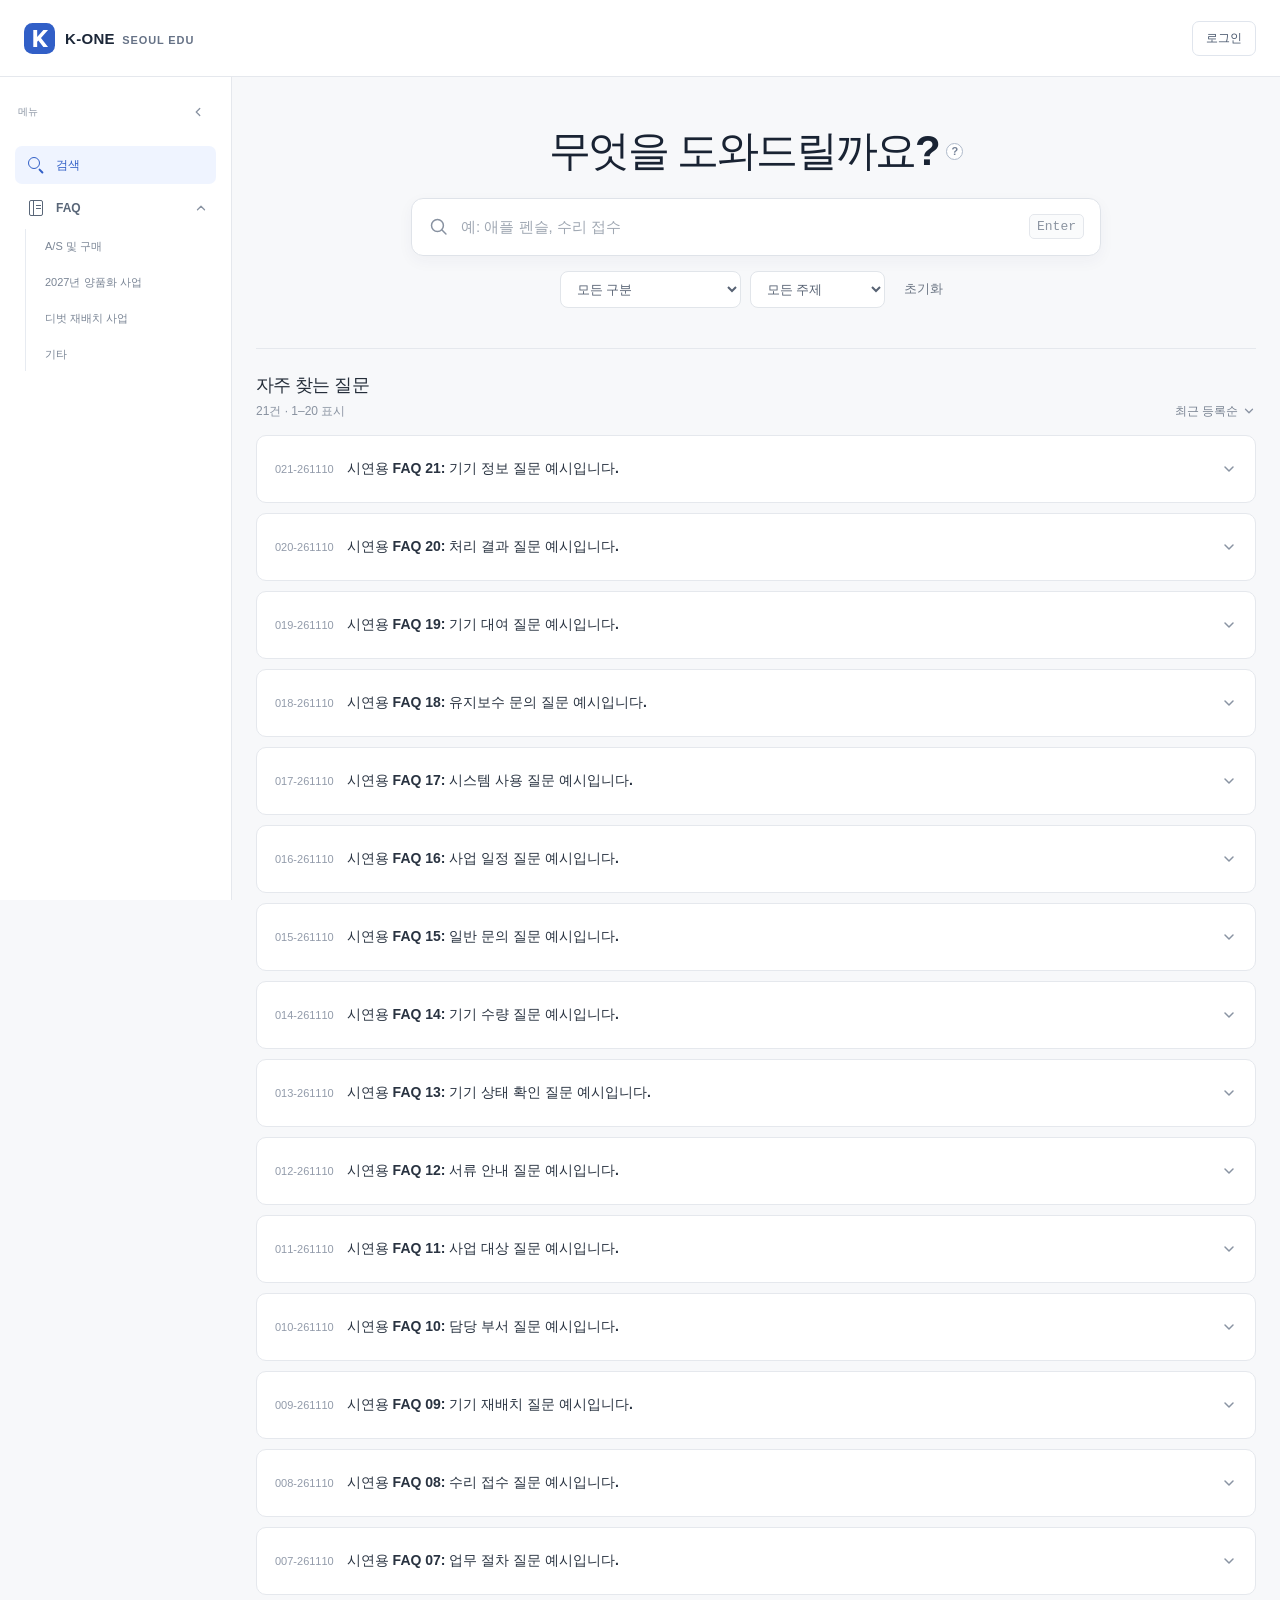
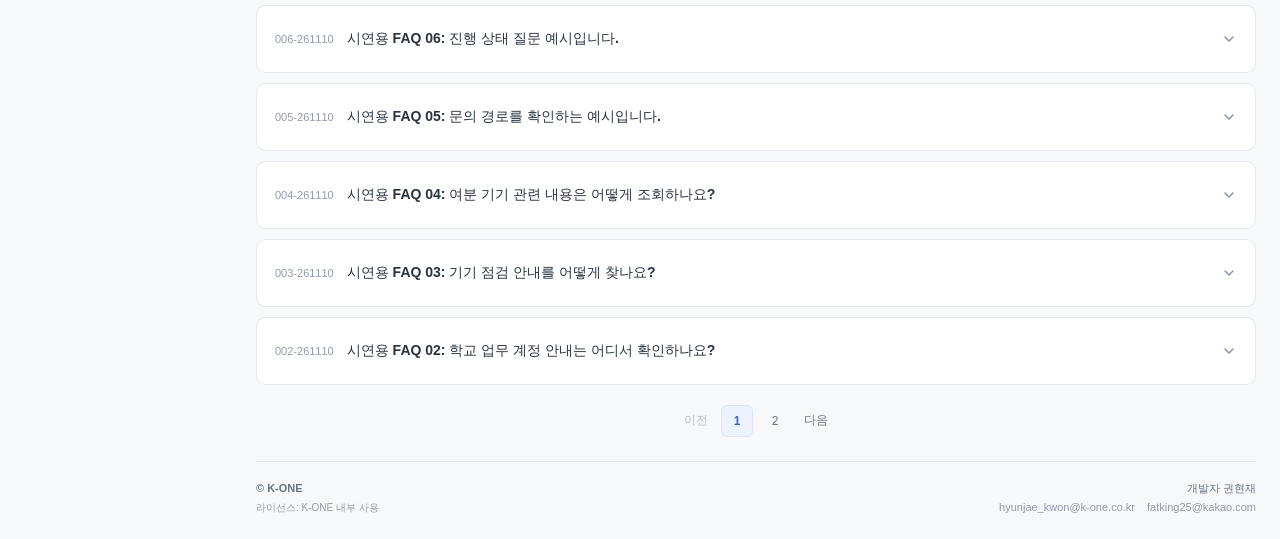
==== frontend/index.html @ 0de1d1c9 "refactor: organize project structure" ====
<!doctype html>
<html lang="ko">
  <head>
    <meta charset="utf-8">
    <meta name="viewport" content="width=device-width, initial-scale=1">
    <meta name="theme-color" content="#f7f8fa">
    <title>FAQ 검색 | K-ONE SeoulEdu</title>
    <link rel="stylesheet" href="assets/css/common.css">
    <link rel="stylesheet" href="assets/css/style.css">
    <script type="module" src="assets/js/components.js?v=3"></script>
    <script type="module" src="assets/js/app.js"></script>
  </head>
  <body data-section="search">
    <div data-include="components/header.html"></div>
    <div class="faq-workspace">
      <div data-include="components/faq-sidebar.html"></div>
      <div class="faq-content">
        <div class="page-shell">
          <main>
        <section class="hero" aria-labelledby="page-title">
          <div class="hero-title-row">
            <h1 id="page-title">무엇을 도와드릴까요?</h1>
            <details class="help-tip">
              <summary aria-label="검색 사용 도움말">?</summary>
              <span class="help-tip-content">검색어를 입력하거나 구분과 주제를 선택해 FAQ를 찾아보세요.</span>
            </details>
          </div>

          <form class="search-form" role="search">
            <label class="sr-only" for="search-input">FAQ 검색어</label>
            <svg class="search-icon" aria-hidden="true" viewBox="0 0 24 24"><circle cx="10.8" cy="10.8" r="6.8"></circle><path d="m16 16 4.5 4.5"></path></svg>
            <input id="search-input" name="q" type="search" placeholder="예: 애플 펜슬, 수리 접수" autocomplete="off">
            <kbd>Enter</kbd>
          </form>

          <div class="filters" aria-label="FAQ 필터">
            <label class="filter-control">
              <span class="sr-only">구분</span>
              <select id="category-filter" aria-label="구분">
                <option value="">모든 구분</option>
                <option>A/S 및 구매</option>
                <option>2027년 양품화 사업</option>
                <option>디벗 재배치 사업</option>
                <option>기타</option>
              </select>
            </label>
            <label class="filter-control">
              <span class="sr-only">주제</span>
              <select id="topic-filter" aria-label="주제" disabled>
                <option value="">모든 주제</option>
              </select>
            </label>
            <button class="reset-button" id="reset-filters" type="button">초기화</button>
          </div>
        </section>

        <section class="results-section" aria-labelledby="results-heading">
          <div class="results-toolbar">
            <div>
              <h2 id="results-heading">자주 찾는 질문</h2>
              <p class="result-count" id="result-count" aria-live="polite">FAQ 데이터를 준비하고 있습니다.</p>
            </div>
            <span class="sort-label">최근 등록순 <img class="chevron-icon" src="assets/img/chevron-down.svg" alt="" aria-hidden="true" width="14" height="14"></span>
          </div>
          <div id="results" class="results-list" aria-live="polite" aria-busy="true"></div>
          <nav id="pagination" class="pagination" aria-label="결과 페이지"></nav>
        </section>
          </main>
        </div>
        <div data-include="components/footer.html"></div>
      </div>
    </div>
  </body>
</html>
---- frontend/assets/css/common.css ----
/* 모든 페이지에서 공유하는 기본 스타일, 헤더·푸터와 도움말 표시를 담당합니다. */
:root {
  font-family: Pretendard, "Noto Sans KR", -apple-system, BlinkMacSystemFont, "Segoe UI", sans-serif;
  color: #202733;
  background: #f7f8fa;
  font-synthesis: none;
  text-rendering: optimizeLegibility;
  --muted: #737d8b;
  --line: #e5e8ed;
  --blue: #3566d6;
}

* { box-sizing: border-box; }
body { min-width: 320px; min-height: 100vh; margin: 0; }
button, input, select { font: inherit; }
button, select { cursor: pointer; }
button, a { -webkit-tap-highlight-color: transparent; }
[hidden] { display: none !important; }

.site-header { border-bottom: 1px solid var(--line); background: #fff; }
.site-header-inner { display: flex; width: min(100% - 48px, 1440px); height: 76px; align-items: center; justify-content: space-between; margin: 0 auto; }
.brand { display: inline-flex; align-items: center; gap: 10px; color: #1c2738; font-size: 15px; font-weight: 800; letter-spacing: .02em; text-decoration: none; }
.brand-mark { display: block; width: 31px; height: 31px; flex: none; }
.brand-light { margin-left: 3px; color: #667286; font-size: 11px; font-weight: 650; letter-spacing: .08em; }
.header-actions { display: flex; align-items: center; gap: 20px; }
.header-label { color: #697486; font-size: 13px; }
.header-login { padding: 8px 13px; border: 1px solid #e0e5ed; border-radius: 7px; color: #47566c; background: #fff; font-size: 12px; font-weight: 650; }
.header-login:hover { border-color: #bdcbea; color: var(--blue); }
.account-menu { position: relative; }
.account-trigger { display: flex; align-items: center; gap: 8px; min-height: 38px; padding: 4px 9px 4px 5px; border: 1px solid #e4e8ee; border-radius: 22px; color: #435064; background: #fff; font-size: 12px; font-weight: 650; }
.account-avatar { display: grid; width: 27px; height: 27px; place-items: center; border-radius: 50%; color: #4264a8; background: #edf2ff; font-size: 11px; font-weight: 750; }
.chevron-icon { display: inline-block; width: 14px; height: 14px; flex: none; vertical-align: middle; }
.account-chevron { margin-left: 1px; }
.account-menu-panel { position: absolute; z-index: 5; top: calc(100% + 8px); right: 0; width: 164px; padding: 5px; border: 1px solid #e7eaf0; border-radius: 9px; background: #fff; box-shadow: 0 10px 28px #2637541c; }
.account-menu-panel a, .account-menu-panel button { display: block; width: 100%; padding: 10px 9px; border: 0; border-radius: 5px; color: #4b5768; background: transparent; font-size: 12px; text-align: left; text-decoration: none; }
.account-menu-panel a:hover, .account-menu-panel button:hover { color: var(--blue); background: #f4f7fd; }
.account-role { display: block; padding: 8px 9px 7px; color: #929baa; font-size: 10px; }
.site-footer { display: flex; width: min(100% - 48px, 1056px); align-items: center; justify-content: space-between; gap: 16px 24px; margin: 0 auto; padding: 18px 0 22px; border-top: 1px solid var(--line); color: #929aa6; font-size: 11px; line-height: 1.6; }
.footer-meta, .footer-contact { display: flex; flex-direction: column; gap: 2px; }
.footer-copyright, .footer-developer { color: #687486; font-weight: 650; }
.footer-license { font-size: 10px; }
.footer-contact { align-items: flex-end; }
.footer-emails { display: flex; flex-wrap: wrap; justify-content: flex-end; gap: 4px 12px; }
.site-footer a { color: inherit; text-decoration: none; }
.site-footer a:hover { color: var(--blue); }
.sr-only { position: absolute; width: 1px; height: 1px; overflow: hidden; clip: rect(0, 0, 0, 0); white-space: nowrap; clip-path: inset(50%); }
.help-tip { position: relative; display: inline-flex; flex: none; vertical-align: middle; }
.help-tip > summary { display: grid; width: 17px; height: 17px; place-items: center; list-style: none; border: 1px solid #aeb9c9; border-radius: 50%; color: #758297; background: #fff; cursor: help; font-size: 11px; font-weight: 700; line-height: 1; }
.help-tip > summary::-webkit-details-marker { display: none; }
.help-tip-content { position: absolute; z-index: 10; right: 0; bottom: calc(100% + 8px); display: none; width: max-content; max-width: min(270px, calc(100vw - 40px)); padding: 10px 12px; border: 1px solid #dce2eb; border-radius: 8px; color: #465366; background: #fff; box-shadow: 0 8px 24px #24365320; font-size: 11px; font-weight: 400; line-height: 1.6; text-align: left; white-space: normal; }
.help-tip:hover > .help-tip-content, .help-tip:focus-within > .help-tip-content { display: block; }
.section-title-with-help { display: inline-flex; align-items: center; gap: 8px; }
.faq-workspace { display: grid; min-height: calc(100vh - 77px); grid-template-columns: 232px minmax(0, 1fr); transition: grid-template-columns .18s ease; }
.faq-workspace.is-sidebar-collapsed { grid-template-columns: 68px minmax(0, 1fr); }
.faq-sidebar { position: sticky; top: 0; min-width: 0; height: calc(100vh - 77px); overflow-y: auto; padding: 18px 15px; border-right: 1px solid var(--line); background: #fff; }
.faq-sidebar-header { display: flex; min-height: 34px; align-items: center; justify-content: space-between; margin: 0 3px 17px; }
.faq-sidebar-heading { color: #8993a2; font-size: 10px; font-weight: 700; letter-spacing: .04em; }
.faq-sidebar-toggle, .faq-category-toggle { display: grid; width: 30px; height: 30px; flex: none; place-items: center; padding: 0; border: 1px solid transparent; border-radius: 6px; color: #778395; background: transparent; }
.faq-sidebar-toggle:hover, .faq-category-toggle:hover { border-color: #e5e9f0; color: var(--blue); background: #f7f9fc; }
.sidebar-collapse-icon, .faq-category-toggle img { transition: transform .18s ease; }
.sidebar-collapse-icon { transform: rotate(90deg); }
.faq-workspace.is-sidebar-collapsed .sidebar-collapse-icon { transform: rotate(-90deg); }
.faq-category-toggle[aria-expanded="true"] img { transform: rotate(180deg); }
.faq-sidebar-nav, .faq-nav-main, .faq-nav-group { min-width: 0; }
.faq-nav-main { display: flex; flex-direction: column; gap: 5px; }
.faq-nav-group { display: flex; flex-direction: column; }
.faq-nav-row { display: grid; min-width: 0; grid-template-columns: minmax(0, 1fr) 30px; align-items: center; gap: 2px; }
.faq-nav-link, .faq-nav-submenu a { display: flex; min-width: 0; min-height: 38px; align-items: center; gap: 11px; padding: 0 12px; border-radius: 7px; color: #596678; font-size: 12px; text-decoration: none; }
.faq-nav-link { font-weight: 650; }
.faq-nav-root-label { display: inline; }
.faq-nav-link:hover, .faq-nav-submenu a:hover { color: var(--blue); background: #f5f7fb; }
.faq-nav-link[aria-current="page"], .faq-nav-submenu a[aria-current="page"] { color: #315fc7; background: #eff4ff; font-weight: 700; }
.faq-nav-icon { position: relative; display: block; width: 18px; height: 18px; flex: none; color: currentColor; }
.faq-search-icon::before { position: absolute; top: 1px; left: 1px; width: 10px; height: 10px; border: 1.6px solid currentColor; border-radius: 50%; content: ""; }
.faq-search-icon::after { position: absolute; top: 12px; left: 12px; width: 6px; height: 1.6px; border-radius: 1px; background: currentColor; content: ""; transform: rotate(45deg); transform-origin: left center; }
.faq-book-icon { width: 14px; height: 16px; margin: 0 2px; border: 1.5px solid currentColor; border-radius: 2px; }
.faq-book-icon::before { position: absolute; top: 0; bottom: 0; left: 3px; border-left: 1px solid currentColor; content: ""; }
.faq-book-icon::after { position: absolute; top: 4px; left: 6px; width: 5px; height: 1px; background: currentColor; box-shadow: 0 3px currentColor; content: ""; }
.faq-nav-submenu { display: flex; flex-direction: column; gap: 2px; margin: 2px 0 5px 10px; padding-left: 9px; border-left: 1px solid #e7ebf1; }
.faq-nav-submenu a { min-height: 34px; padding-left: 10px; color: #7a8595; font-size: 11px; }
.faq-nav-submenu[hidden] { display: none; }
.faq-workspace.is-sidebar-collapsed .faq-sidebar { padding-right: 8px; padding-left: 8px; }
.faq-workspace.is-sidebar-collapsed .faq-sidebar-header { justify-content: center; margin-right: 0; margin-left: 0; }
.faq-workspace.is-sidebar-collapsed .faq-sidebar-heading, .faq-workspace.is-sidebar-collapsed .faq-nav-label, .faq-workspace.is-sidebar-collapsed .faq-nav-root-label { display: none; }
.faq-workspace.is-sidebar-collapsed .faq-nav-link { justify-content: center; padding-right: 0; padding-left: 0; }
.faq-workspace.is-sidebar-collapsed .faq-nav-row { grid-template-columns: minmax(0, 1fr) 26px; gap: 0; }
.faq-workspace.is-sidebar-collapsed .faq-category-toggle { width: 26px; }
.faq-content { display: flex; min-width: 0; flex-direction: column; }
.faq-content > .page-shell, .faq-content > main { flex: 1; }
:focus-visible { outline: 3px solid #3566d677; outline-offset: 2px; }

@media (max-width: 600px) {
  .site-header-inner { width: min(100% - 32px, 1440px); height: 64px; }
  .site-footer { width: min(100% - 32px, 1056px); flex-direction: column; align-items: flex-start; font-size: 10px; }
  .footer-contact { align-items: flex-start; }
  .footer-emails { justify-content: flex-start; gap: 2px 10px; }
  .header-actions { gap: 9px; }
  .header-label { display: none; }
}

@media (max-width: 760px) {
  .faq-workspace, .faq-workspace.is-sidebar-collapsed { grid-template-columns: minmax(0, 1fr); transition: none; }
  .faq-sidebar { position: static; height: auto; overflow-x: auto; overflow-y: hidden; padding: 8px 16px; border-right: 0; border-bottom: 1px solid var(--line); }
  .faq-sidebar-header { display: none; }
  .faq-nav-main { width: max-content; flex-direction: row; align-items: center; gap: 7px; }
  .faq-nav-group { flex-direction: row; align-items: center; gap: 2px; }
  .faq-nav-row { display: flex; gap: 2px; }
  .faq-nav-link, .faq-nav-submenu a { min-height: 34px; padding: 0 10px; white-space: nowrap; }
  .faq-workspace.is-sidebar-collapsed .faq-sidebar { padding-right: 16px; padding-left: 16px; }
  .faq-workspace.is-sidebar-collapsed .faq-sidebar-heading, .faq-workspace.is-sidebar-collapsed .faq-nav-label, .faq-workspace.is-sidebar-collapsed .faq-nav-root-label { display: inline; }
  .faq-workspace.is-sidebar-collapsed .faq-nav-link { justify-content: flex-start; padding: 0 10px; }
  .faq-workspace.is-sidebar-collapsed .faq-nav-row { grid-template-columns: none; }
  .faq-workspace.is-sidebar-collapsed .faq-category-toggle { width: 30px; }
  .faq-nav-submenu { flex-direction: row; gap: 2px; margin: 0; padding: 0 0 0 7px; border-top: 0; border-bottom: 0; border-left: 1px solid #e7ebf1; }
}
---- frontend/assets/css/style.css ----
/* FAQ 검색 사이트의 반응형 화면과 접근성 스타일을 담당합니다. */
.page-shell { width: min(100% - 48px, 1056px); margin: 0 auto; }
.hero { padding: 48px 0 40px; text-align: center; }
h1 { margin: 0; color: #192333; font-size: clamp(30px, 4vw, 42px); letter-spacing: -.055em; line-height: 1.25; }
.hero-title-row { display: flex; align-items: center; gap: 8px; margin-bottom: 20px; }
.hero-title-row { justify-content: center; }
.hero-copy { margin: 13px 0 29px; color: var(--muted); font-size: 15px; }
.search-form { position: relative; display: flex; align-items: center; width: min(100%, 690px); height: 58px; margin: 0 auto; padding: 0 16px; border: 1px solid #dfe3e9; border-radius: 12px; background: white; box-shadow: 0 5px 16px #2837540b; }
.search-form:focus-within { border-color: #7796e1; box-shadow: 0 0 0 3px #3566d61a; }
.search-icon { width: 21px; height: 21px; flex: none; margin-right: 12px; fill: none; stroke: #8791a0; stroke-width: 1.7; stroke-linecap: round; }
.search-form input { width: 100%; height: 100%; padding: 0; border: 0; outline: 0; color: #202733; background: transparent; font-size: 15px; }
.search-form input::placeholder { color: #a0a8b3; }
kbd { flex: none; padding: 4px 7px; border: 1px solid #e4e7ec; border-radius: 5px; color: #8b94a1; background: #fafbfc; font: 11px inherit; }
.filters { display: flex; align-items: center; justify-content: center; gap: 9px; margin-top: 15px; }
.filter-control select { min-width: 132px; height: 37px; padding: 0 32px 0 12px; border: 1px solid #e1e5ea; border-radius: 8px; color: #576273; background: #fff; font-size: 13px; }
.filter-control select:disabled { color: #9ca4af; background: #f2f3f5; cursor: not-allowed; }
.reset-button { height: 36px; padding: 0 10px; border: 0; color: #6c7684; background: transparent; font-size: 13px; }
.reset-button:hover { color: var(--blue); }
.results-section { min-height: 270px; padding: 24px 0 24px; border-top: 1px solid var(--line); }
.results-toolbar { display: flex; align-items: flex-end; justify-content: space-between; margin-bottom: 15px; }
h2 { margin: 0; color: #252e3a; font-size: 18px; letter-spacing: -.035em; }
.result-count { margin: 6px 0 0; color: #8992a0; font-size: 12px; }
.sort-label { display: inline-flex; align-items: center; gap: 4px; color: #788291; font-size: 12px; }
.results-list { display: grid; gap: 10px; }
.faq-card { overflow: hidden; border: 1px solid #e5e8ed; border-radius: 10px; background: #fff; }
.faq-question { display: flex; width: 100%; min-height: 66px; align-items: center; gap: 13px; padding: 15px 18px; border: 0; color: #293341; background: transparent; text-align: left; }
.faq-question:hover { background: #fbfcfe; }
.faq-id { flex: none; color: #929baa; font-size: 11px; font-variant-numeric: tabular-nums; }
.faq-title { flex: 1; font-size: 14px; font-weight: 650; line-height: 1.55; }
.faq-chevron { flex: none; transition: transform .18s ease; }
.faq-question[aria-expanded="true"] .faq-chevron { transform: rotate(180deg); }
.faq-answer { padding: 2px 20px 19px 74px; color: #586373; font-size: 14px; line-height: 1.8; }
.faq-answer p { margin: 0 0 11px; }
.faq-answer p:last-child { margin-bottom: 0; }
.faq-answer ul, .faq-answer ol { margin: 8px 0; padding-left: 20px; }
.faq-answer table { display: block; max-width: 100%; overflow-x: auto; border-collapse: collapse; white-space: nowrap; }
.faq-answer th, .faq-answer td { padding: 7px 10px; border: 1px solid var(--line); }
.faq-answer th { background: #f7f8fa; }
.faq-answer a { color: var(--blue); text-underline-offset: 2px; }
.faq-answer-toolbar { display: flex; min-height: 28px; align-items: center; justify-content: flex-end; gap: 8px; margin: 0 0 8px; }
.copy-button { display: inline-flex; min-height: 28px; align-items: center; gap: 5px; padding: 4px 8px; border: 1px solid #e1e5ea; border-radius: 6px; color: #5c6878; background: white; font-size: 11px; line-height: 1; }
.copy-icon { display: block; width: 14px; height: 14px; flex: none; }
.copy-status { max-width: min(260px, 70%); color: #758195; font-size: 10px; line-height: 1.4; text-align: right; }
.copy-button:hover { border-color: #aebfe8; color: var(--blue); }
.empty-state { display: grid; min-height: 155px; place-content: center; justify-items: center; padding: 22px; border: 1px dashed #dfe3e9; border-radius: 10px; color: #707b8a; background: #fff; text-align: center; }
.empty-state strong { margin-bottom: 6px; color: #394454; font-size: 15px; }
.empty-state p { margin: 0; font-size: 13px; line-height: 1.6; }
.retry-button { margin-top: 12px; padding: 7px 12px; border: 1px solid #dce3f3; border-radius: 6px; color: var(--blue); background: #fff; }
.pagination { display: flex; justify-content: center; gap: 6px; margin-top: 20px; }
.pagination button { min-width: 32px; height: 32px; border: 1px solid transparent; border-radius: 6px; color: #6c7684; background: transparent; font-size: 12px; }
.pagination button[aria-current="page"] { border-color: #dce5fa; color: var(--blue); background: #edf2ff; font-weight: 700; }
.pagination button:disabled { color: #b8bec7; cursor: default; }

@media (max-width: 600px) {
  .page-shell { width: min(100% - 32px, 1056px); }
  .hero { padding: 40px 0 32px; }
  .hero-title-row { margin-bottom: 16px; }
  .hero-copy { max-width: 290px; margin: 11px auto 24px; font-size: 13px; line-height: 1.6; }
  .search-form { height: 54px; padding: 0 12px; }
  .search-form input { font-size: 14px; }
  kbd { display: none; }
  .filters { justify-content: flex-start; gap: 7px; }
  .filter-control { min-width: 0; flex: 1; }
  .filter-control select { width: 100%; min-width: 0; padding-left: 9px; font-size: 12px; }
  .reset-button { padding: 0 5px; font-size: 12px; }
  .results-section { padding-top: 20px; }
  .results-toolbar { align-items: flex-start; }
  .sort-label { padding-top: 4px; font-size: 11px; }
  .faq-question { min-height: 62px; gap: 9px; padding: 13px 12px; }
  .faq-id { font-size: 10px; }
  .faq-title { font-size: 13px; }
  .faq-answer { padding: 0 13px 16px; font-size: 13px; }
}
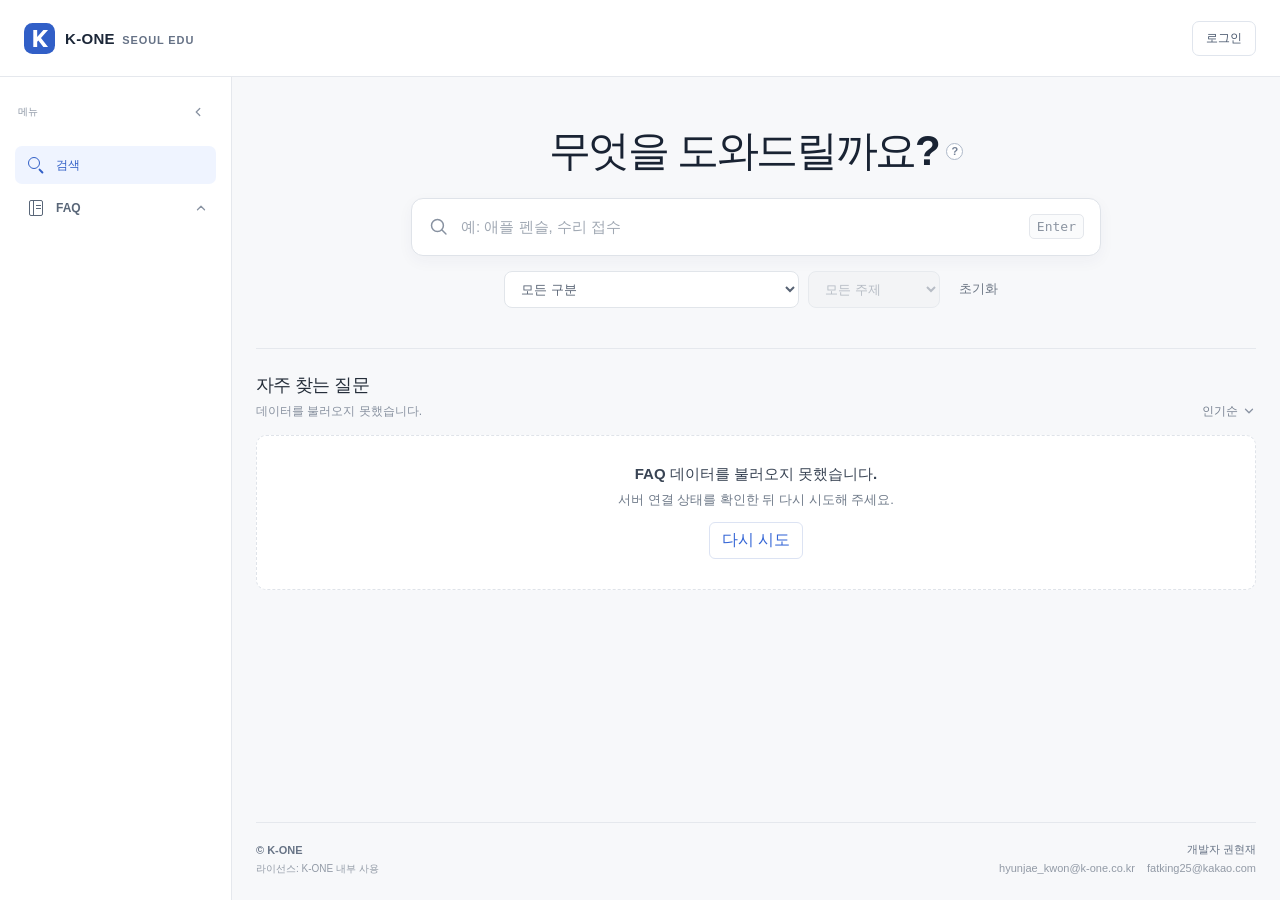
==== commit 3976405b: "feat: update API" ====
--- a/frontend/index.html
+++ b/frontend/index.html
@@ -7,7 +7,7 @@
     <title>FAQ 검색 | K-ONE SeoulEdu</title>
     <link rel="stylesheet" href="assets/css/common.css">
     <link rel="stylesheet" href="assets/css/style.css">
-    <script type="module" src="assets/js/components.js?v=3"></script>
+    <script type="module" src="assets/js/components.js?v=4"></script>
     <script type="module" src="assets/js/app.js"></script>
   </head>
   <body data-section="search">
@@ -38,10 +38,9 @@
               <span class="sr-only">구분</span>
               <select id="category-filter" aria-label="구분">
                 <option value="">모든 구분</option>
-                <option>A/S 및 구매</option>
+                <option>유지보수</option>
                 <option>2027년 양품화 사업</option>
-                <option>디벗 재배치 사업</option>
-                <option>기타</option>
+                <option>2027년 디벗 재배치·여분기기 수거 사업</option>
               </select>
             </label>
             <label class="filter-control">
@@ -60,7 +59,7 @@
               <h2 id="results-heading">자주 찾는 질문</h2>
               <p class="result-count" id="result-count" aria-live="polite">FAQ 데이터를 준비하고 있습니다.</p>
             </div>
-            <span class="sort-label">최근 등록순 <img class="chevron-icon" src="assets/img/chevron-down.svg" alt="" aria-hidden="true" width="14" height="14"></span>
+            <span class="sort-label">인기순 <img class="chevron-icon" src="assets/img/chevron-down.svg" alt="" aria-hidden="true" width="14" height="14"></span>
           </div>
           <div id="results" class="results-list" aria-live="polite" aria-busy="true"></div>
           <nav id="pagination" class="pagination" aria-label="결과 페이지"></nav>
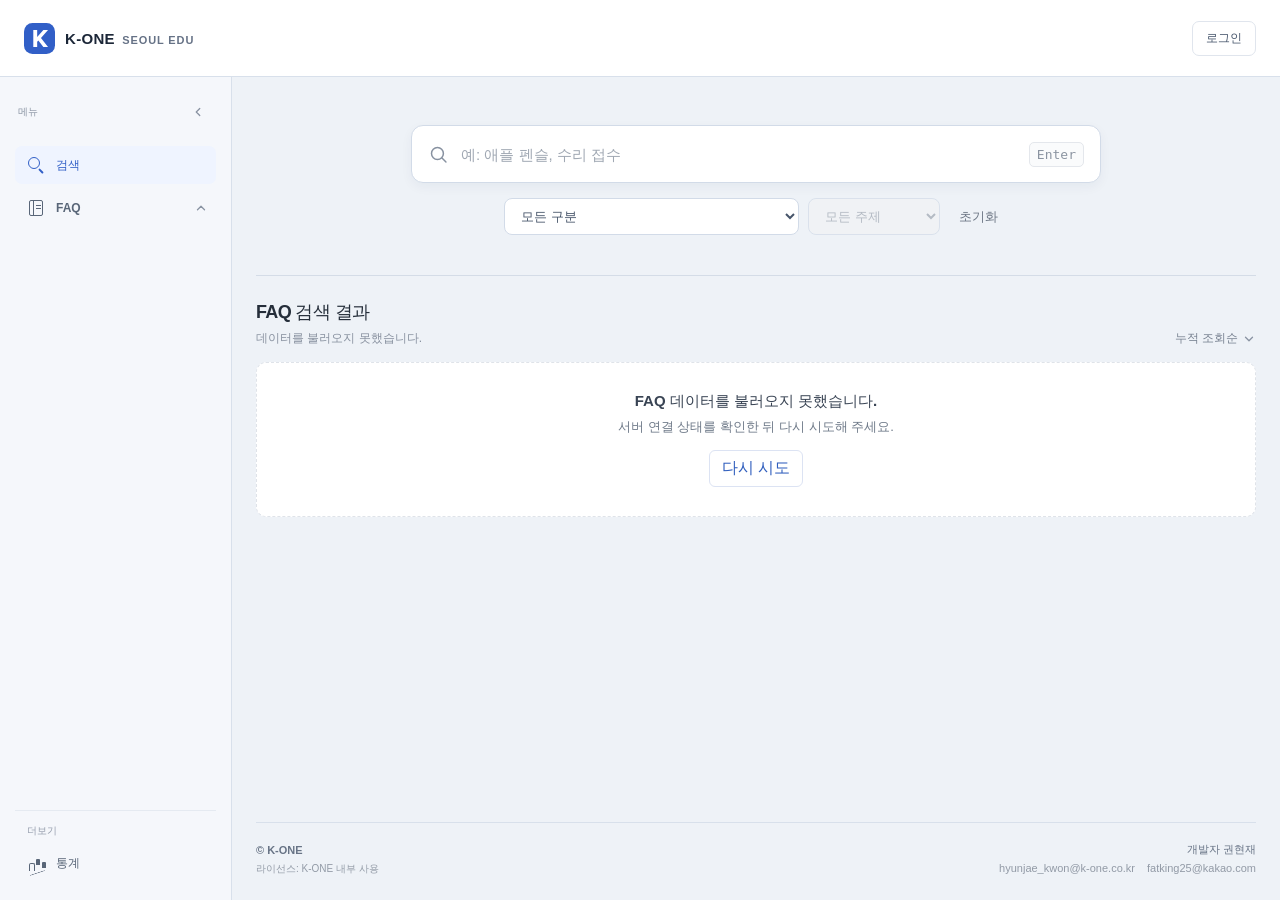
==== commit 7ca026ef: "feat: update content" ====
--- a/frontend/index.html
+++ b/frontend/index.html
@@ -17,14 +17,7 @@
       <div class="faq-content">
         <div class="page-shell">
           <main>
-        <section class="hero" aria-labelledby="page-title">
-          <div class="hero-title-row">
-            <h1 id="page-title">무엇을 도와드릴까요?</h1>
-            <details class="help-tip">
-              <summary aria-label="검색 사용 도움말">?</summary>
-              <span class="help-tip-content">검색어를 입력하거나 구분과 주제를 선택해 FAQ를 찾아보세요.</span>
-            </details>
-          </div>
+        <section class="hero" aria-label="FAQ 검색">
 
           <form class="search-form" role="search">
             <label class="sr-only" for="search-input">FAQ 검색어</label>
@@ -51,15 +44,56 @@
             </label>
             <button class="reset-button" id="reset-filters" type="button">초기화</button>
           </div>
+
+          <section id="recent-searches" class="recent-searches" aria-label="최근 검색어" hidden>
+            <h2 class="recent-searches-label">최근 검색</h2>
+            <div id="recent-search-list" class="recent-search-list"></div>
+            <button id="clear-recent-searches" class="clear-recent-searches" type="button">기록 지우기</button>
+          </section>
         </section>
 
-        <section class="results-section" aria-labelledby="results-heading">
+        <section id="home-highlights" class="home-highlights" aria-label="FAQ 최근 조회 목록" hidden>
+          <p id="highlights-status" class="highlights-status" aria-live="off">30초마다 자동 갱신</p>
+          <span id="dashboard-announcement" class="sr-only" aria-live="polite" aria-atomic="true"></span>
+          <div class="highlights-grid">
+            <section class="highlight-panel" aria-labelledby="weekly-views-heading">
+              <div class="highlight-toolbar">
+                <div>
+                  <h2 id="weekly-views-heading">최근 7일 조회수 순</h2>
+                  <p class="result-count">전체 사용자가 최근 7일 동안 열어본 항목</p>
+                </div>
+              </div>
+              <ol id="weekly-views-list" class="highlight-list" aria-live="off" aria-busy="true"></ol>
+            </section>
+
+            <section class="highlight-panel" aria-labelledby="recent-views-heading">
+              <div class="highlight-toolbar">
+                <div>
+                  <h2 id="recent-views-heading">최근 찾은 항목</h2>
+                  <p class="result-count">내가 최근에 열어본 항목</p>
+                </div>
+              </div>
+              <ol id="recent-views-list" class="highlight-list" aria-live="off" aria-busy="true"></ol>
+            </section>
+          </div>
+          <section class="topic-analytics" aria-labelledby="topic-analytics-heading">
+            <div class="topic-analytics-heading">
+              <div>
+                <h2 id="topic-analytics-heading">오늘 많이 조회된 주제</h2>
+                <p class="result-count">전체 사용자 당일 열람 · 막대 길이는 1위 대비 비율</p>
+              </div>
+            </div>
+            <ol id="topic-analytics-list" class="topic-analytics-list" aria-label="조회가 많은 주제"></ol>
+          </section>
+        </section>
+
+        <section id="results-section" class="results-section" aria-labelledby="results-heading">
           <div class="results-toolbar">
             <div>
-              <h2 id="results-heading">자주 찾는 질문</h2>
+              <h2 id="results-heading">FAQ 검색 결과</h2>
               <p class="result-count" id="result-count" aria-live="polite">FAQ 데이터를 준비하고 있습니다.</p>
             </div>
-            <span class="sort-label">인기순 <img class="chevron-icon" src="assets/img/chevron-down.svg" alt="" aria-hidden="true" width="14" height="14"></span>
+            <span class="sort-label">누적 조회순 <img class="chevron-icon" src="assets/img/chevron-down.svg" alt="" aria-hidden="true" width="14" height="14"></span>
           </div>
           <div id="results" class="results-list" aria-live="polite" aria-busy="true"></div>
           <nav id="pagination" class="pagination" aria-label="결과 페이지"></nav>
--- a/frontend/assets/css/common.css
+++ b/frontend/assets/css/common.css
@@ -16,6 +16,14 @@
 button, select { cursor: pointer; }
 button, a { -webkit-tap-highlight-color: transparent; }
 [hidden] { display: none !important; }
+
+/* FAQ 화면은 밝은 업무용 배경과 흰 콘텐츠 표면을 분리해 시선 대비를 확보합니다. */
+body[data-section="search"], body[data-section="faq"] {
+  --line: #d8e0eb;
+  --blue: #315fbe;
+  color: #202c3d;
+  background: #eef2f7;
+}
 
 .site-header { border-bottom: 1px solid var(--line); background: #fff; }
 .site-header-inner { display: flex; width: min(100% - 48px, 1440px); height: 76px; align-items: center; justify-content: space-between; margin: 0 auto; }
@@ -48,11 +56,12 @@
 .help-tip > summary { display: grid; width: 17px; height: 17px; place-items: center; list-style: none; border: 1px solid #aeb9c9; border-radius: 50%; color: #758297; background: #fff; cursor: help; font-size: 11px; font-weight: 700; line-height: 1; }
 .help-tip > summary::-webkit-details-marker { display: none; }
 .help-tip-content { position: absolute; z-index: 10; right: 0; bottom: calc(100% + 8px); display: none; width: max-content; max-width: min(270px, calc(100vw - 40px)); padding: 10px 12px; border: 1px solid #dce2eb; border-radius: 8px; color: #465366; background: #fff; box-shadow: 0 8px 24px #24365320; font-size: 11px; font-weight: 400; line-height: 1.6; text-align: left; white-space: normal; }
-.help-tip:hover > .help-tip-content, .help-tip:focus-within > .help-tip-content { display: block; }
+.help-tip:hover > .help-tip-content, .help-tip:focus-within > .help-tip-content, .help-tip[open] > .help-tip-content { display: block; }
 .section-title-with-help { display: inline-flex; align-items: center; gap: 8px; }
 .faq-workspace { display: grid; min-height: calc(100vh - 77px); grid-template-columns: 232px minmax(0, 1fr); transition: grid-template-columns .18s ease; }
 .faq-workspace.is-sidebar-collapsed { grid-template-columns: 68px minmax(0, 1fr); }
 .faq-sidebar { position: sticky; top: 0; min-width: 0; height: calc(100vh - 77px); overflow-y: auto; padding: 18px 15px; border-right: 1px solid var(--line); background: #fff; }
+body[data-section="search"] .faq-sidebar, body[data-section="faq"] .faq-sidebar { background: #f5f7fb; }
 .faq-sidebar-header { display: flex; min-height: 34px; align-items: center; justify-content: space-between; margin: 0 3px 17px; }
 .faq-sidebar-heading { color: #8993a2; font-size: 10px; font-weight: 700; letter-spacing: .04em; }
 .faq-sidebar-toggle, .faq-category-toggle { display: grid; width: 30px; height: 30px; flex: none; place-items: center; padding: 0; border: 1px solid transparent; border-radius: 6px; color: #778395; background: transparent; }
@@ -62,6 +71,9 @@
 .faq-workspace.is-sidebar-collapsed .sidebar-collapse-icon { transform: rotate(-90deg); }
 .faq-category-toggle[aria-expanded="true"] img { transform: rotate(180deg); }
 .faq-sidebar-nav, .faq-nav-main, .faq-nav-group { min-width: 0; }
+.faq-sidebar-nav { display: flex; min-height: calc(100% - 51px); flex-direction: column; }
+.faq-nav-bottom { margin-top: auto; padding-top: 13px; border-top: 1px solid #e5eaf1; }
+.faq-nav-section-label { display: block; margin: 0 12px 6px; color: #929baa; font-size: 10px; font-weight: 650; }
 .faq-nav-main { display: flex; flex-direction: column; gap: 5px; }
 .faq-nav-group { display: flex; flex-direction: column; }
 .faq-nav-row { display: grid; min-width: 0; grid-template-columns: minmax(0, 1fr) 30px; align-items: center; gap: 2px; }
@@ -76,12 +88,29 @@
 .faq-book-icon { width: 14px; height: 16px; margin: 0 2px; border: 1.5px solid currentColor; border-radius: 2px; }
 .faq-book-icon::before { position: absolute; top: 0; bottom: 0; left: 3px; border-left: 1px solid currentColor; content: ""; }
 .faq-book-icon::after { position: absolute; top: 4px; left: 6px; width: 5px; height: 1px; background: currentColor; box-shadow: 0 3px currentColor; content: ""; }
-.faq-nav-submenu { display: flex; flex-direction: column; gap: 2px; margin: 2px 0 5px 10px; padding-left: 9px; border-left: 1px solid #e7ebf1; }
-.faq-nav-submenu a { min-height: 34px; padding-left: 10px; color: #7a8595; font-size: 11px; }
-.faq-nav-submenu[hidden] { display: none; }
+.faq-stats-icon::before, .faq-stats-icon::after { position: absolute; bottom: 1px; width: 4px; border: 1.4px solid currentColor; border-bottom: 0; border-radius: 2px 2px 0 0; content: ""; }
+.faq-stats-icon::before { left: 2px; height: 7px; box-shadow: 6px -5px 0 -1px currentColor, 12px -2px 0 -1px currentColor; }
+.faq-stats-icon::after { right: 0; width: 16px; border: 0; border-top: 1.4px solid currentColor; transform: rotate(-18deg); transform-origin: right; }
+.faq-nav-submenu { display: flex; flex-direction: column; gap: 4px; margin: 2px 0 5px 10px; padding-left: 9px; border-left: 1px solid #e7ebf1; }
+.faq-nav-category { min-width: 0; }
+.faq-nav-category-row { display: grid; min-width: 0; grid-template-columns: minmax(0, 1fr) 25px; align-items: center; gap: 2px; }
+.faq-nav-category-link, .faq-topic-submenu a { display: block; min-width: 0; min-height: 31px; padding: 8px 9px; border-radius: 5px; color: #7a8595; font-size: 11px; line-height: 1.45; text-decoration: none; }
+.faq-nav-category-link:hover, .faq-topic-submenu a:hover { color: var(--blue); background: #f5f7fb; }
+.faq-nav-category-link[aria-current="page"], .faq-topic-submenu a[aria-current="page"] { color: #315fc7; background: #eff4ff; font-weight: 700; }
+body[data-section="search"] .faq-nav-category-link[aria-current="page"], body[data-section="faq"] .faq-nav-category-link[aria-current="page"],
+body[data-section="search"] .faq-topic-submenu a[aria-current="page"], body[data-section="faq"] .faq-topic-submenu a[aria-current="page"] { color: #244d9e; background: #e4edff; }
+.faq-topic-toggle { display: grid; width: 25px; height: 28px; place-items: center; padding: 0; border: 0; border-radius: 5px; background: transparent; }
+.faq-topic-toggle:hover { background: #f5f7fb; }
+.faq-topic-toggle img { transition: transform .18s ease; }
+.faq-topic-toggle[aria-expanded="true"] img { transform: rotate(180deg); }
+.faq-topic-submenu { display: flex; flex-direction: column; gap: 1px; margin: 1px 0 3px 11px; padding-left: 8px; border-left: 1px solid #edf0f4; }
+.faq-topic-submenu a { min-height: 27px; padding: 6px 8px; color: #8791a0; font-size: 10px; }
+.faq-nav-submenu[hidden], .faq-topic-submenu[hidden] { display: none; }
+.faq-workspace.is-sidebar-collapsed .faq-nav-submenu { display: none; }
 .faq-workspace.is-sidebar-collapsed .faq-sidebar { padding-right: 8px; padding-left: 8px; }
 .faq-workspace.is-sidebar-collapsed .faq-sidebar-header { justify-content: center; margin-right: 0; margin-left: 0; }
 .faq-workspace.is-sidebar-collapsed .faq-sidebar-heading, .faq-workspace.is-sidebar-collapsed .faq-nav-label, .faq-workspace.is-sidebar-collapsed .faq-nav-root-label { display: none; }
+.faq-workspace.is-sidebar-collapsed .faq-nav-section-label { display: none; }
 .faq-workspace.is-sidebar-collapsed .faq-nav-link { justify-content: center; padding-right: 0; padding-left: 0; }
 .faq-workspace.is-sidebar-collapsed .faq-nav-row { grid-template-columns: minmax(0, 1fr) 26px; gap: 0; }
 .faq-workspace.is-sidebar-collapsed .faq-category-toggle { width: 26px; }
@@ -103,6 +132,9 @@
   .faq-sidebar { position: static; height: auto; overflow-x: auto; overflow-y: hidden; padding: 8px 16px; border-right: 0; border-bottom: 1px solid var(--line); }
   .faq-sidebar-header { display: none; }
   .faq-nav-main { width: max-content; flex-direction: row; align-items: center; gap: 7px; }
+  .faq-sidebar-nav { min-height: 0; flex-direction: row; align-items: center; gap: 7px; }
+  .faq-nav-bottom { margin-top: 0; padding-top: 0; padding-left: 7px; border-top: 0; border-left: 1px solid #e7ebf1; }
+  .faq-nav-section-label { display: none; }
   .faq-nav-group { flex-direction: row; align-items: center; gap: 2px; }
   .faq-nav-row { display: flex; gap: 2px; }
   .faq-nav-link, .faq-nav-submenu a { min-height: 34px; padding: 0 10px; white-space: nowrap; }
@@ -111,5 +143,9 @@
   .faq-workspace.is-sidebar-collapsed .faq-nav-link { justify-content: flex-start; padding: 0 10px; }
   .faq-workspace.is-sidebar-collapsed .faq-nav-row { grid-template-columns: none; }
   .faq-workspace.is-sidebar-collapsed .faq-category-toggle { width: 30px; }
-  .faq-nav-submenu { flex-direction: row; gap: 2px; margin: 0; padding: 0 0 0 7px; border-top: 0; border-bottom: 0; border-left: 1px solid #e7ebf1; }
+  .faq-nav-submenu { flex-direction: row; align-items: flex-start; gap: 6px; margin: 0; padding: 0 0 0 7px; border-top: 0; border-bottom: 0; border-left: 1px solid #e7ebf1; }
+  .faq-nav-category { width: max-content; max-width: 210px; flex: none; }
+  .faq-nav-category-row { grid-template-columns: minmax(0, 1fr) 24px; }
+  .faq-nav-category-link { white-space: normal; }
+  .faq-topic-submenu { margin-left: 7px; }
 }
--- a/frontend/assets/css/style.css
+++ b/frontend/assets/css/style.css
@@ -2,34 +2,93 @@
 .page-shell { width: min(100% - 48px, 1056px); margin: 0 auto; }
 .hero { padding: 48px 0 40px; text-align: center; }
 h1 { margin: 0; color: #192333; font-size: clamp(30px, 4vw, 42px); letter-spacing: -.055em; line-height: 1.25; }
-.hero-title-row { display: flex; align-items: center; gap: 8px; margin-bottom: 20px; }
-.hero-title-row { justify-content: center; }
 .hero-copy { margin: 13px 0 29px; color: var(--muted); font-size: 15px; }
-.search-form { position: relative; display: flex; align-items: center; width: min(100%, 690px); height: 58px; margin: 0 auto; padding: 0 16px; border: 1px solid #dfe3e9; border-radius: 12px; background: white; box-shadow: 0 5px 16px #2837540b; }
-.search-form:focus-within { border-color: #7796e1; box-shadow: 0 0 0 3px #3566d61a; }
+.search-form { position: relative; display: flex; align-items: center; width: min(100%, 690px); height: 58px; margin: 0 auto; padding: 0 16px; border: 1px solid #d2dbe8; border-radius: 12px; background: #fff; box-shadow: 0 4px 12px #1e35520c; }
+.search-form:focus-within { border-color: #6f91d2; box-shadow: 0 0 0 3px #3566d61a; }
 .search-icon { width: 21px; height: 21px; flex: none; margin-right: 12px; fill: none; stroke: #8791a0; stroke-width: 1.7; stroke-linecap: round; }
 .search-form input { width: 100%; height: 100%; padding: 0; border: 0; outline: 0; color: #202733; background: transparent; font-size: 15px; }
 .search-form input::placeholder { color: #a0a8b3; }
 kbd { flex: none; padding: 4px 7px; border: 1px solid #e4e7ec; border-radius: 5px; color: #8b94a1; background: #fafbfc; font: 11px inherit; }
 .filters { display: flex; align-items: center; justify-content: center; gap: 9px; margin-top: 15px; }
-.filter-control select { min-width: 132px; height: 37px; padding: 0 32px 0 12px; border: 1px solid #e1e5ea; border-radius: 8px; color: #576273; background: #fff; font-size: 13px; }
+.filter-control select { min-width: 132px; height: 37px; padding: 0 32px 0 12px; border: 1px solid #d2dbe8; border-radius: 8px; color: #47556a; background: #fff; font-size: 13px; }
 .filter-control select:disabled { color: #9ca4af; background: #f2f3f5; cursor: not-allowed; }
 .reset-button { height: 36px; padding: 0 10px; border: 0; color: #6c7684; background: transparent; font-size: 13px; }
 .reset-button:hover { color: var(--blue); }
-.results-section { min-height: 270px; padding: 24px 0 24px; border-top: 1px solid var(--line); }
+.recent-searches { display: flex; width: min(100%, 690px); align-items: center; justify-content: center; gap: 8px; margin: 12px auto 0; }
+.recent-searches[hidden] { display: none; }
+.recent-searches-label { flex: none; margin: 0 2px 0 0; color: #8792a2; font-size: 11px; font-weight: 600; }
+.recent-search-list { display: flex; min-width: 0; flex-wrap: wrap; justify-content: center; gap: 6px; }
+.recent-search-chip { max-width: 210px; overflow: hidden; padding: 5px 9px; border: 1px solid #dce3ed; border-radius: 999px; color: #586980; background: #fff; font-size: 11px; text-overflow: ellipsis; white-space: nowrap; cursor: pointer; transition: border-color .16s ease, background .16s ease, color .16s ease; }
+.recent-search-chip:hover, .recent-search-chip:focus-visible { border-color: #a9bbd9; outline: none; color: #315d9e; background: #f0f4fb; }
+.clear-recent-searches { flex: none; padding: 4px 3px; border: 0; color: #8993a1; background: transparent; font-size: 10px; cursor: pointer; }
+.clear-recent-searches:hover { color: #315d9e; }
+.home-highlights[hidden], .results-section[hidden] { display: none; }
+.home-highlights { padding: 18px 0 24px; border-top: 1px solid var(--line); }
+.highlights-status { display: flex; align-items: center; justify-content: flex-end; gap: 7px; margin: 0 2px 12px; color: #8190a3; font-size: 10px; font-variant-numeric: tabular-nums; }
+.highlights-status::before { width: 6px; height: 6px; border-radius: 50%; background: #69a996; content: ""; box-shadow: 0 0 0 3px #69a99618; }
+.highlights-grid { display: grid; grid-template-columns: repeat(2, minmax(0, 1fr)); gap: 14px; }
+.highlight-panel { min-width: 0; padding: 17px; border: 1px solid #d6deea; border-radius: 10px; background: #fff; box-shadow: 0 2px 8px #263b5610; }
+.highlight-toolbar { display: flex; align-items: flex-start; justify-content: space-between; margin-bottom: 13px; }
+.highlight-list { display: grid; gap: 7px; margin: 0; padding: 0; list-style: none; }
+.highlight-list > li { min-width: 0; }
+.highlight-link { display: grid; min-height: 40px; grid-template-columns: 34px minmax(72px, 120px) minmax(0, 1fr); align-items: center; gap: 8px; padding: 6px 7px; border-radius: 5px; color: inherit; text-decoration: none; }
+.highlight-link-ranked { grid-template-columns: 25px 31px minmax(66px, 100px) minmax(0, 1fr); gap: 7px; }
+.highlight-link-no-topic { grid-template-columns: 34px minmax(0, 1fr); }
+.highlight-link-no-topic.highlight-link-ranked { grid-template-columns: 25px 31px minmax(0, 1fr); }
+.highlight-link:hover, .highlight-link:focus-visible { outline: none; background: #f5f7fb; }
+.highlight-link-entering { animation: highlight-row-arrive 1.1s ease-out; }
+@keyframes highlight-row-arrive {
+  0% { background: #eaf1fc; box-shadow: inset 3px 0 #6e8fc4; }
+  100% { background: transparent; box-shadow: inset 3px 0 transparent; }
+}
+.highlight-rank { display: grid; width: 21px; height: 21px; place-items: center; border-radius: 7px; color: #71819a; background: #f0f3f8; font-size: 9px; font-variant-numeric: tabular-nums; font-weight: 750; }
+.highlight-rank[data-rank="1"] { color: #fff; background: #4668a2; box-shadow: 0 2px 6px #4668a226; }
+.highlight-rank[data-rank="2"] { color: #526985; background: #e7edf5; }
+.highlight-rank[data-rank="3"] { color: #6f7b8c; background: #edf0f4; }
+.highlight-id, .highlight-topic { overflow: hidden; color: #778395; font-size: 11px; text-overflow: ellipsis; white-space: nowrap; }
+.highlight-id { font-variant-numeric: tabular-nums; }
+.highlight-topic { padding-left: 8px; border-left: 1px solid #e5e8ed; }
+.highlight-text { display: flex; min-width: 0; align-items: center; justify-content: space-between; gap: 8px; padding-left: 8px; border-left: 1px solid #e5e8ed; }
+.highlight-link-no-topic .highlight-text { padding-left: 0; border-left: 0; }
+.highlight-text strong { overflow: hidden; color: #303a49; font-size: 12px; font-weight: 600; line-height: 1.4; text-overflow: ellipsis; white-space: nowrap; }
+.highlight-meta { flex: none; color: #8992a0; font-size: 10px; white-space: nowrap; }
+.highlight-empty { display: grid; min-height: 60px; place-items: center; padding: 10px; color: #8992a0; font-size: 11px; text-align: center; }
+.topic-analytics { margin-top: 14px; padding: 18px 20px 17px; border: 1px solid #d6deea; border-radius: 10px; background: linear-gradient(112deg, #fff 0%, #fff 68%, #f1f5fb 100%); box-shadow: 0 2px 8px #263b560d; }
+.topic-analytics-heading { display: flex; align-items: flex-start; justify-content: space-between; margin-bottom: 14px; }
+.topic-analytics-list { display: grid; gap: 4px; margin: 0; padding: 0; list-style: none; }
+.topic-analytics-item { min-width: 0; }
+.topic-analytics-link { display: grid; min-height: 40px; grid-template-columns: 30px minmax(130px, 1fr) 55px; align-items: center; gap: 12px; padding: 4px 8px; border-radius: 6px; color: inherit; text-decoration: none; }
+.topic-analytics-link:hover, .topic-analytics-link:focus-visible { outline: none; background: #edf2fa; }
+.topic-analytics-rank { color: #8b98aa; font-size: 10px; font-variant-numeric: tabular-nums; font-weight: 700; }
+.topic-analytics-label { display: flex; min-width: 0; align-items: baseline; gap: 9px; }
+.topic-analytics-label strong { overflow: hidden; color: #39485d; font-size: 12px; font-weight: 650; text-overflow: ellipsis; white-space: nowrap; }
+.topic-analytics-label small { overflow: hidden; color: #919cad; font-size: 10px; text-overflow: ellipsis; white-space: nowrap; }
+.topic-analytics-count { color: #64748a; font-size: 10px; font-variant-numeric: tabular-nums; text-align: right; white-space: nowrap; }
+.topic-analytics-track { display: block; height: 3px; overflow: hidden; margin: -4px 63px 5px 50px; border-radius: 9px; background: #e9eef5; }
+.topic-analytics-bar { display: block; height: 100%; border-radius: inherit; background: linear-gradient(90deg, #8ba6d2, #5f7fae); transition: width .48s cubic-bezier(.2,.75,.25,1); }
+.topic-analytics-item:first-child .topic-analytics-bar { background: linear-gradient(90deg, #6b8dc5, #3f639f); }
+.topic-analytics-empty { display: grid; min-height: 65px; place-items: center; color: #8992a0; font-size: 11px; text-align: center; }
+.results-section { min-height: 270px; padding: 24px 0 24px; border-top: 1px solid #d4dce7; }
 .results-toolbar { display: flex; align-items: flex-end; justify-content: space-between; margin-bottom: 15px; }
 h2 { margin: 0; color: #252e3a; font-size: 18px; letter-spacing: -.035em; }
 .result-count { margin: 6px 0 0; color: #8992a0; font-size: 12px; }
 .sort-label { display: inline-flex; align-items: center; gap: 4px; color: #788291; font-size: 12px; }
-.results-list { display: grid; gap: 10px; }
-.faq-card { overflow: hidden; border: 1px solid #e5e8ed; border-radius: 10px; background: #fff; }
-.faq-question { display: flex; width: 100%; min-height: 66px; align-items: center; gap: 13px; padding: 15px 18px; border: 0; color: #293341; background: transparent; text-align: left; }
-.faq-question:hover { background: #fbfcfe; }
-.faq-id { flex: none; color: #929baa; font-size: 11px; font-variant-numeric: tabular-nums; }
-.faq-title { flex: 1; font-size: 14px; font-weight: 650; line-height: 1.55; }
+.results-list { display: grid; gap: 7px; }
+.faq-card { overflow: hidden; border: 1px solid #d6deea; border-radius: 7px; background: #fff; transition: border-color .16s ease, background-color .16s ease, box-shadow .16s ease; }
+.faq-card:hover { border-color: #bdcbe0; }
+.faq-card-expanded { border-color: #9bb5e4; background: #f1f5fc; box-shadow: 0 2px 9px #264b8212; }
+.faq-card-expanded:hover { border-color: #8ba9de; }
+.faq-question { display: grid; width: 100%; min-height: 44px; grid-template-columns: 34px minmax(92px, 160px) minmax(0, 1fr) 16px; align-items: center; gap: 9px; padding: 7px 12px; border: 0; color: #293341; background: transparent; text-align: left; }
+.faq-question-no-topic { grid-template-columns: 34px minmax(0, 1fr) 16px; }
+.faq-question:hover { background: #f4f7fc; }
+.faq-card-expanded .faq-question, .faq-card-expanded .faq-question:hover { background: #eaf1fc; }
+.faq-id { overflow: hidden; color: #929baa; font-size: 11px; font-variant-numeric: tabular-nums; text-overflow: ellipsis; }
+.faq-topic { overflow: hidden; padding-left: 9px; border-left: 1px solid #e5e8ed; color: #738096; font-size: 11px; font-weight: 500; text-overflow: ellipsis; white-space: nowrap; }
+.faq-title { min-width: 0; overflow: hidden; padding-left: 9px; border-left: 1px solid #e5e8ed; font-size: 13px; font-weight: 650; line-height: 1.4; text-overflow: ellipsis; white-space: nowrap; }
+.faq-question-no-topic .faq-title { padding-left: 0; border-left: 0; }
 .faq-chevron { flex: none; transition: transform .18s ease; }
 .faq-question[aria-expanded="true"] .faq-chevron { transform: rotate(180deg); }
-.faq-answer { padding: 2px 20px 19px 74px; color: #586373; font-size: 14px; line-height: 1.8; }
+.faq-answer { padding: 0 14px 13px; color: #47566b; font-size: 13px; line-height: 1.7; }
 .faq-answer p { margin: 0 0 11px; }
 .faq-answer p:last-child { margin-bottom: 0; }
 .faq-answer ul, .faq-answer ol { margin: 8px 0; padding-left: 20px; }
@@ -54,8 +113,10 @@
 @media (max-width: 600px) {
   .page-shell { width: min(100% - 32px, 1056px); }
   .hero { padding: 40px 0 32px; }
-  .hero-title-row { margin-bottom: 16px; }
   .hero-copy { max-width: 290px; margin: 11px auto 24px; font-size: 13px; line-height: 1.6; }
+  .recent-searches { flex-wrap: wrap; gap: 6px; }
+  .recent-searches-label { width: 100%; text-align: center; }
+  .recent-search-list { gap: 5px; }
   .search-form { height: 54px; padding: 0 12px; }
   .search-form input { font-size: 14px; }
   kbd { display: none; }
@@ -64,10 +125,30 @@
   .filter-control select { width: 100%; min-width: 0; padding-left: 9px; font-size: 12px; }
   .reset-button { padding: 0 5px; font-size: 12px; }
   .results-section { padding-top: 20px; }
+  .highlights-grid { grid-template-columns: 1fr; gap: 10px; }
+  .highlight-panel { padding: 15px 12px; }
+  .topic-analytics { padding: 15px 12px 13px; }
+  .topic-analytics-link { grid-template-columns: 25px minmax(0, 1fr) 46px; gap: 8px; padding: 4px 5px; }
+  .topic-analytics-label { align-items: flex-start; flex-direction: column; gap: 1px; }
+  .topic-analytics-track { margin-right: 54px; margin-left: 38px; }
   .results-toolbar { align-items: flex-start; }
   .sort-label { padding-top: 4px; font-size: 11px; }
-  .faq-question { min-height: 62px; gap: 9px; padding: 13px 12px; }
-  .faq-id { font-size: 10px; }
-  .faq-title { font-size: 13px; }
-  .faq-answer { padding: 0 13px 16px; font-size: 13px; }
+  .highlight-link { grid-template-columns: 28px minmax(65px, 94px) minmax(0, 1fr); gap: 6px; padding: 5px 4px; }
+  .highlight-link-no-topic { grid-template-columns: 28px minmax(0, 1fr); }
+  .highlight-link-ranked { grid-template-columns: 22px 27px minmax(60px, 82px) minmax(0, 1fr); gap: 5px; }
+  .highlight-link-no-topic.highlight-link-ranked { grid-template-columns: 22px 27px minmax(0, 1fr); }
+  .highlight-rank { width: 19px; height: 19px; }
+  .highlight-topic, .highlight-text { padding-left: 6px; }
+  .highlight-text { align-items: flex-start; flex-direction: column; gap: 2px; }
+  .faq-question { min-height: 42px; grid-template-columns: 28px minmax(64px, 94px) minmax(0, 1fr) 14px; gap: 6px; padding: 6px 8px; }
+  .faq-question-no-topic { grid-template-columns: 28px minmax(0, 1fr) 14px; }
+  .faq-id, .faq-topic { font-size: 10px; }
+  .faq-topic, .faq-title { padding-left: 6px; }
+  .faq-question-no-topic .faq-title { padding-left: 0; }
+  .faq-title { font-size: 12px; }
+  .faq-answer { padding: 0 9px 11px; font-size: 12px; }
 }
+
+@media (prefers-reduced-motion: reduce) {
+  *, *::before, *::after { scroll-behavior: auto !important; transition-duration: .01ms !important; animation-duration: .01ms !important; }
+}
